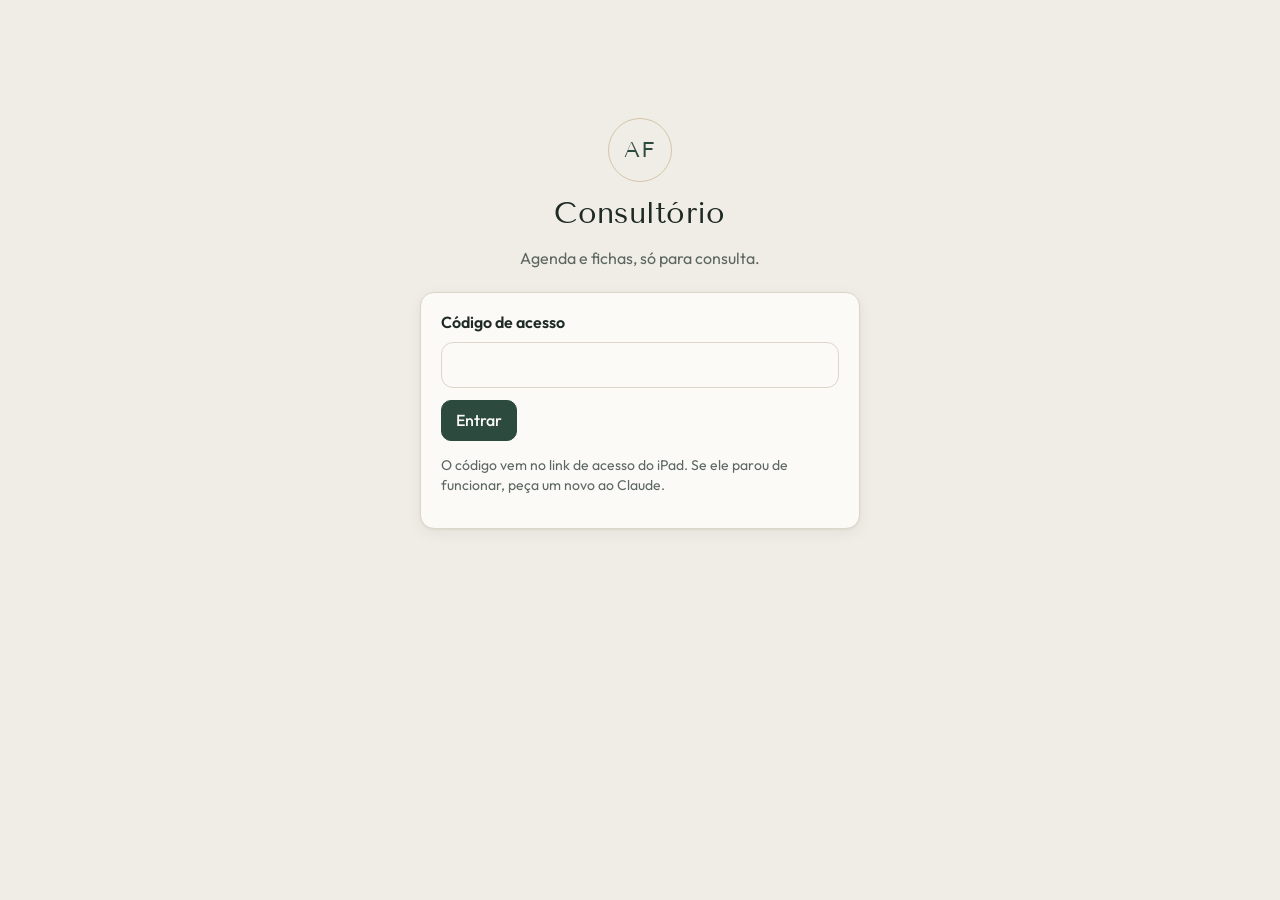
==== app/index.html @ 1b07678b "App do iPad (só leitura): hoje, agenda da semana, pacientes e ficha com odontograma Página estática " ====
<!doctype html>
<html lang="pt-BR">
<head>
  <meta charset="utf-8">
  <meta name="viewport" content="width=device-width, initial-scale=1, viewport-fit=cover">
  <meta name="robots" content="noindex, nofollow">
  <meta name="referrer" content="no-referrer">
  <title>Consultório</title>
  <meta name="description" content="Agenda e fichas do consultório da Dra. Andressa Fiorenzano (só leitura).">
  <meta name="theme-color" content="#2C4A3E">
  <meta name="apple-mobile-web-app-capable" content="yes">
  <meta name="mobile-web-app-capable" content="yes">
  <meta name="apple-mobile-web-app-status-bar-style" content="default">
  <meta name="apple-mobile-web-app-title" content="Consultório">
  <link rel="manifest" href="manifest.webmanifest">
  <link rel="icon" href="icone.svg" type="image/svg+xml">
  <link rel="apple-touch-icon" href="icone-180.png">
  <link rel="preconnect" href="https://fonts.googleapis.com">
  <link rel="preconnect" href="https://fonts.gstatic.com" crossorigin>
  <link href="https://fonts.googleapis.com/css2?family=Outfit:wght@300;400;500;600&family=Tenor+Sans&display=swap" rel="stylesheet">
  <link rel="stylesheet" href="tema.css">
  <link rel="stylesheet" href="estilo.css">
</head>
<body>
  <div id="app" class="app">
    <nav class="nav" aria-label="Seções">
      <div class="nav-marca">
        <span class="nav-monograma" aria-hidden="true">AF</span>
        <span class="nav-nome">Consultório</span>
      </div>
      <a href="#/hoje" data-secao="hoje"><svg viewBox="0 0 24 24" aria-hidden="true"><path d="M12 3v2M12 19v2M4.2 4.2l1.4 1.4M18.4 18.4l1.4 1.4M3 12h2M19 12h2M4.2 19.8l1.4-1.4M18.4 5.6l1.4-1.4"/><circle cx="12" cy="12" r="4"/></svg><span>Hoje</span></a>
      <a href="#/agenda" data-secao="agenda"><svg viewBox="0 0 24 24" aria-hidden="true"><rect x="3.5" y="5" width="17" height="15" rx="2"/><path d="M3.5 10h17M8 3v4M16 3v4"/></svg><span>Agenda</span></a>
      <a href="#/pacientes" data-secao="pacientes"><svg viewBox="0 0 24 24" aria-hidden="true"><circle cx="12" cy="8" r="3.5"/><path d="M5 20c.8-3.6 3.6-5.5 7-5.5s6.2 1.9 7 5.5"/></svg><span>Pacientes</span></a>
      <a href="#/estoque" data-secao="estoque"><svg viewBox="0 0 24 24" aria-hidden="true"><path d="M4 8l8-4 8 4v8l-8 4-8-4z"/><path d="M4 8l8 4 8-4M12 12v8"/></svg><span>Estoque</span></a>
      <a href="#/financeiro" data-secao="financeiro"><svg viewBox="0 0 24 24" aria-hidden="true"><path d="M4 19V9M10 19V5M16 19v-7M22 19H2"/></svg><span>Financeiro</span></a>
    </nav>
    <main id="conteudo" class="conteudo" tabindex="-1">
      <p class="carregando">Carregando…</p>
    </main>
  </div>
  <script type="module" src="app.js"></script>
</body>
</html>
---- app/tema.css ----
/*
 * Tema do app. Para trocar a identidade visual (logo e cores novas da
 * designer), basta mudar estas variáveis e as fontes no index.html.
 * Base atual: site andressafiorenzano.com.br.
 */
:root {
  --cor-marca: #2c4a3e;        /* verde-floresta */
  --cor-marca-suave: #e3e9e5;
  --cor-fundo: #f0ede6;        /* bege */
  --cor-areia: #d4c5a9;
  --cor-areia-suave: #ebe3d3;
  --cor-superficie: #fbfaf7;
  --cor-texto: #1f2a25;
  --cor-texto-suave: #5d6761;
  --cor-linha: #dcd6ca;
  --cor-alerta: #a8322a;
  --cor-alerta-suave: #f6e1de;
  --cor-aviso: #9a6a00;
  --cor-aviso-suave: #f6ecd2;
  --cor-ok: #2f6b45;
  --cor-ok-suave: #dcebe0;
  --cor-info: #2e5f8a;
  --cor-info-suave: #dde8f1;
  --cor-whatsapp: #1f8f4e;

  /* odontograma */
  --dente-achado: #c0392b;
  --dente-trabalho: #2e6da4;
  --dente-feito: #2f8a52;
  --dente-planejado: #d08a00;
  --dente-ausente: #8a8f8c;

  --fonte-titulo: "Tenor Sans", Georgia, serif;
  --fonte-texto: "Outfit", -apple-system, "Segoe UI", sans-serif;
  --raio: 14px;
  --sombra: 0 1px 2px rgb(31 42 37 / 6%), 0 4px 16px rgb(31 42 37 / 6%);
  color-scheme: light;
}

@media (prefers-color-scheme: dark) {
  :root:not([data-tema="claro"]) {
    --cor-marca: #a9c8b9;
    --cor-marca-suave: #24332c;
    --cor-fundo: #151a17;
    --cor-areia: #6f644f;
    --cor-areia-suave: #2a2720;
    --cor-superficie: #1d2420;
    --cor-texto: #e9ece9;
    --cor-texto-suave: #a4aca7;
    --cor-linha: #323b36;
    --cor-alerta: #f08a80;
    --cor-alerta-suave: #3c2220;
    --cor-aviso: #e6bd5c;
    --cor-aviso-suave: #3a301a;
    --cor-ok: #86c99e;
    --cor-ok-suave: #1f3427;
    --cor-info: #8fbde3;
    --cor-info-suave: #1d2c39;
    --cor-whatsapp: #23985a;
    --dente-achado: #ee7b6f;
    --dente-trabalho: #78aee0;
    --dente-feito: #74c995;
    --dente-planejado: #f0b546;
    --dente-ausente: #7d8580;
    --sombra: 0 1px 2px rgb(0 0 0 / 30%);
    color-scheme: dark;
  }
}
---- app/estilo.css ----
* { box-sizing: border-box; }
html { -webkit-text-size-adjust: 100%; }
body {
  margin: 0;
  background: var(--cor-fundo);
  color: var(--cor-texto);
  font-family: var(--fonte-texto);
  font-size: 16px;
  line-height: 1.45;
  -webkit-font-smoothing: antialiased;
}
a { color: inherit; }
h1, h2, h3 { font-family: var(--fonte-titulo); font-weight: 400; margin: 0; letter-spacing: .01em; }
h1 { font-size: 30px; line-height: 1.15; }
h2 { font-size: 21px; }
h3 { font-size: 17px; }
button { font: inherit; color: inherit; }

/* ---------- moldura ---------- */
.app { display: grid; grid-template-columns: 220px 1fr; min-height: 100vh; min-height: 100dvh; }
.nav {
  position: sticky; top: 0; height: 100vh; height: 100dvh;
  display: flex; flex-direction: column; gap: 4px;
  padding: calc(20px + env(safe-area-inset-top)) 14px 20px calc(14px + env(safe-area-inset-left));
  background: var(--cor-marca); color: #f0ede6;
}
@media (prefers-color-scheme: dark) { :root:not([data-tema="claro"]) .nav { background: #1b2621; } }
.nav-marca { display: flex; align-items: center; gap: 10px; padding: 4px 8px 22px; }
.nav-monograma {
  width: 38px; height: 38px; border-radius: 50%; display: grid; place-items: center;
  border: 1px solid rgb(240 237 230 / 55%); font-family: var(--fonte-titulo); font-size: 15px; letter-spacing: .06em;
}
.nav-nome { font-family: var(--fonte-titulo); font-size: 19px; }
.nav a {
  display: flex; align-items: center; gap: 12px; padding: 11px 12px; border-radius: 10px;
  text-decoration: none; color: rgb(240 237 230 / 82%); font-weight: 500;
}
.nav a svg { width: 22px; height: 22px; fill: none; stroke: currentColor; stroke-width: 1.6; stroke-linecap: round; stroke-linejoin: round; flex: none; }
.nav a:hover { background: rgb(255 255 255 / 7%); }
.nav a.ativo { background: rgb(240 237 230 / 14%); color: #fff; }

.conteudo {
  padding: calc(28px + env(safe-area-inset-top)) calc(32px + env(safe-area-inset-right)) 48px 32px;
  max-width: 1280px; width: 100%; outline: none; min-width: 0;
}
.carregando, .vazio { color: var(--cor-texto-suave); }
.erro-caixa { background: var(--cor-alerta-suave); color: var(--cor-alerta); padding: 14px 16px; border-radius: var(--raio); }

@media (max-width: 860px) {
  .app { grid-template-columns: 1fr; }
  .nav {
    position: fixed; inset: auto 0 0 0; height: auto; z-index: 20;
    flex-direction: row; justify-content: space-around; gap: 0;
    padding: 6px calc(6px + env(safe-area-inset-right)) calc(6px + env(safe-area-inset-bottom)) calc(6px + env(safe-area-inset-left));
  }
  .nav-marca { display: none; }
  .nav a { flex-direction: column; gap: 2px; padding: 6px 4px; font-size: 11.5px; flex: 1; justify-content: center; text-align: center; }
  .conteudo { padding: calc(18px + env(safe-area-inset-top)) 16px calc(96px + env(safe-area-inset-bottom)); }
  h1 { font-size: 25px; }
}

/* ---------- peças ---------- */
.cabecalho { display: flex; align-items: flex-end; justify-content: space-between; gap: 16px; flex-wrap: wrap; margin-bottom: 22px; }
.cabecalho p { margin: 4px 0 0; color: var(--cor-texto-suave); }
.cartao {
  background: var(--cor-superficie); border: 1px solid var(--cor-linha); border-radius: var(--raio);
  box-shadow: var(--sombra); padding: 18px 20px; min-width: 0;
}
.cartao > h2, .cartao > h3 { margin-bottom: 12px; }
.cartao + .cartao { margin-top: 16px; }
.grade { display: grid; gap: 16px; }
.grade-2 { grid-template-columns: minmax(0, 1.5fr) minmax(0, 1fr); align-items: start; }
@media (max-width: 1000px) { .grade-2 { grid-template-columns: 1fr; } }
.numeros { display: grid; grid-template-columns: repeat(auto-fit, minmax(150px, 1fr)); gap: 12px; margin-bottom: 18px; }
.numero { background: var(--cor-superficie); border: 1px solid var(--cor-linha); border-radius: var(--raio); padding: 14px 16px; }
.numero b { display: block; font-family: var(--fonte-titulo); font-size: 30px; font-weight: 400; line-height: 1.1; }
.numero span { color: var(--cor-texto-suave); font-size: 14px; }

.botao {
  display: inline-flex; align-items: center; justify-content: center; gap: 8px;
  min-height: 40px; padding: 8px 14px; border-radius: 10px; border: 1px solid var(--cor-linha);
  background: var(--cor-superficie); text-decoration: none; cursor: pointer; font-weight: 500; white-space: nowrap;
}
.botao:hover { border-color: var(--cor-areia); }
.botao-principal { background: var(--cor-marca); border-color: var(--cor-marca); color: var(--cor-superficie); }
.botao-whatsapp { background: var(--cor-whatsapp); border-color: var(--cor-whatsapp); color: #fff; }
.botao svg { width: 18px; height: 18px; fill: currentColor; }
.botoes { display: flex; gap: 8px; flex-wrap: wrap; align-items: center; }

.etiqueta {
  display: inline-flex; align-items: center; gap: 4px; padding: 2px 9px; border-radius: 999px;
  font-size: 13px; font-weight: 500; background: var(--cor-areia-suave); color: var(--cor-texto); white-space: nowrap;
}
.etiqueta-alerta { background: var(--cor-alerta-suave); color: var(--cor-alerta); white-space: normal; }
.etiqueta-aviso { background: var(--cor-aviso-suave); color: var(--cor-aviso); }
.etiqueta-ok { background: var(--cor-ok-suave); color: var(--cor-ok); }
.etiqueta-info { background: var(--cor-info-suave); color: var(--cor-info); }
.etiqueta-apagada { background: transparent; border: 1px solid var(--cor-linha); color: var(--cor-texto-suave); }
.etiquetas { display: flex; gap: 6px; flex-wrap: wrap; }

.lista { list-style: none; margin: 0; padding: 0; }
.lista > li { padding: 12px 0; border-top: 1px solid var(--cor-linha); }
.lista > li:first-child { border-top: 0; padding-top: 2px; }
.linha { display: flex; gap: 12px; align-items: center; justify-content: space-between; flex-wrap: wrap; }
.linha > *, .dia-item > *, .grade > * { min-width: 0; }
.etiquetas .etiqueta { white-space: normal; }
.suave { color: var(--cor-texto-suave); }
.pequeno { font-size: 14px; }
.forte { font-weight: 600; }
.link-paciente { text-decoration: none; font-weight: 600; }
.link-paciente:hover { text-decoration: underline; }

/* ---------- linha do tempo do dia ---------- */
.dia-lista { list-style: none; margin: 0; padding: 0; }
.dia-item { display: grid; grid-template-columns: 64px 1fr; gap: 14px; padding: 12px 0; border-top: 1px solid var(--cor-linha); }
.dia-item:first-child { border-top: 0; }
.dia-hora { font-variant-numeric: tabular-nums; font-weight: 600; }
.dia-hora small { display: block; font-weight: 400; color: var(--cor-texto-suave); }
.dia-sala { color: var(--cor-texto-suave); font-size: 14px; display: flex; gap: 8px; align-items: center; padding: 8px 12px; border-radius: 10px; background: var(--cor-areia-suave); margin-bottom: 4px; }
.dia-livre { color: var(--cor-ok); font-size: 14px; padding: 6px 0 6px 78px; }
.status { font-size: 12.5px; }
.status-agendada { background: var(--cor-aviso-suave); color: var(--cor-aviso); }
.status-confirmada { background: var(--cor-ok-suave); color: var(--cor-ok); }
.status-realizada { background: var(--cor-marca-suave); color: var(--cor-marca); }
.status-faltou { background: var(--cor-alerta-suave); color: var(--cor-alerta); }
.status-cancelada, .status-remarcada { background: transparent; border: 1px solid var(--cor-linha); color: var(--cor-texto-suave); }

/* ---------- semana ---------- */
.semana-barra { display: flex; gap: 8px; align-items: center; flex-wrap: wrap; }
.semana { display: grid; grid-template-columns: 52px repeat(var(--dias), minmax(0, 1fr)); border: 1px solid var(--cor-linha); border-radius: var(--raio); background: var(--cor-superficie); overflow: hidden; }
.semana-cab { position: sticky; top: 0; z-index: 2; padding: 10px 6px; text-align: center; border-bottom: 1px solid var(--cor-linha); background: var(--cor-superficie); font-size: 14px; }
.semana-cab b { display: block; font-family: var(--fonte-titulo); font-weight: 400; font-size: 20px; }
.semana-cab.hoje { color: var(--cor-marca); }
.semana-cab.hoje b { text-decoration: underline; text-underline-offset: 4px; }
.semana-horas { position: relative; border-right: 1px solid var(--cor-linha); }
.semana-horas span { position: absolute; right: 6px; transform: translateY(-50%); font-size: 12px; color: var(--cor-texto-suave); font-variant-numeric: tabular-nums; }
.semana-col { position: relative; border-left: 1px solid var(--cor-linha); }
.semana-col:nth-child(2) { border-left: 0; }
.semana-linha { position: absolute; left: 0; right: 0; border-top: 1px dashed var(--cor-linha); }
.semana-reserva { position: absolute; left: 0; right: 0; background: var(--cor-areia-suave); border-top: 2px solid var(--cor-areia); }
.semana-agora { position: absolute; left: 0; right: 0; border-top: 2px solid var(--cor-alerta); z-index: 1; }
.semana-consulta {
  position: absolute; left: 4px; right: 4px; z-index: 1; overflow: hidden; text-align: left; cursor: pointer;
  border-radius: 8px; padding: 4px 7px; font-size: 13px; line-height: 1.25; border: 1px solid transparent;
  background: var(--cor-superficie); border-left: 4px solid var(--cor-aviso); box-shadow: var(--sombra);
}
.semana-consulta b { display: block; font-weight: 600; white-space: nowrap; overflow: hidden; text-overflow: ellipsis; }
.semana-consulta span { color: var(--cor-texto-suave); white-space: nowrap; overflow: hidden; text-overflow: ellipsis; display: block; }
.semana-consulta.confirmada { border-left-color: var(--cor-ok); }
.semana-consulta.realizada { border-left-color: var(--cor-marca); opacity: .8; }
.semana-consulta.faltou { border-left-color: var(--cor-alerta); opacity: .75; }
.semana-consulta.cancelada { border-left-color: var(--cor-linha); opacity: .55; text-decoration: line-through; }
.semana-consulta.sem-sala { outline: 2px dashed var(--cor-alerta); outline-offset: -2px; }
.legenda { display: flex; gap: 14px; flex-wrap: wrap; font-size: 13px; color: var(--cor-texto-suave); margin-top: 10px; }
.legenda i { display: inline-block; width: 12px; height: 12px; border-radius: 3px; vertical-align: -1px; margin-right: 5px; }

/* ---------- pacientes ---------- */
.busca { width: 100%; max-width: 520px; min-height: 46px; padding: 10px 14px; border-radius: 12px; border: 1px solid var(--cor-linha); background: var(--cor-superficie); font: inherit; color: inherit; }
.busca:focus { outline: 2px solid var(--cor-marca); outline-offset: 1px; }
.tabela { width: 100%; border-collapse: collapse; }
.tabela th { text-align: left; font-weight: 500; font-size: 13px; color: var(--cor-texto-suave); padding: 8px 10px; border-bottom: 1px solid var(--cor-linha); }
.tabela td { padding: 12px 10px; border-bottom: 1px solid var(--cor-linha); vertical-align: top; }
.tabela tr.clicavel { cursor: pointer; }
.tabela tr.clicavel:hover td { background: var(--cor-areia-suave); }
@media (max-width: 700px) { .tabela .col-opcional { display: none; } }

.ficha-topo { display: flex; gap: 18px; align-items: flex-start; justify-content: space-between; flex-wrap: wrap; }
.alertas-faixa { margin-top: 14px; padding: 12px 14px; border-radius: 12px; background: var(--cor-alerta-suave); color: var(--cor-alerta); }
.alertas-faixa strong { display: block; margin-bottom: 4px; }
.alertas-faixa ul { margin: 0; padding-left: 18px; }
.abas { display: flex; gap: 4px; overflow-x: auto; margin: 20px 0 16px; border-bottom: 1px solid var(--cor-linha); scrollbar-width: none; }
.abas a { padding: 10px 14px; text-decoration: none; color: var(--cor-texto-suave); border-bottom: 2px solid transparent; white-space: nowrap; font-weight: 500; }
.abas a.ativo { color: var(--cor-marca); border-bottom-color: var(--cor-marca); }
.dados { display: grid; grid-template-columns: repeat(auto-fill, minmax(220px, 1fr)); gap: 12px 20px; margin: 0; }
.dados dt { font-size: 13px; color: var(--cor-texto-suave); }
.dados dd { margin: 2px 0 0; }

.atendimento + .atendimento { margin-top: 14px; }
.atendimento h3 { display: flex; gap: 10px; align-items: baseline; flex-wrap: wrap; }
.atendimento p { margin: 8px 0 0; }
.procs { margin: 10px 0 0; padding: 0; list-style: none; display: flex; flex-direction: column; gap: 6px; }
.procs li { padding: 8px 12px; border-radius: 10px; background: var(--cor-marca-suave); }
.correcao { margin-top: 10px; padding: 8px 12px; border-radius: 10px; background: var(--cor-aviso-suave); color: var(--cor-aviso); font-size: 14px; }

/* ---------- odontograma ---------- */
.odonto-rolagem { overflow-x: auto; -webkit-overflow-scrolling: touch; }
.odonto-svg { min-width: 660px; width: 100%; height: auto; max-width: 980px; display: block; margin: 0 auto; touch-action: manipulation; }
.odonto-svg .dente { cursor: pointer; }
.odonto-svg .face { fill: var(--cor-superficie); stroke: var(--cor-texto-suave); stroke-width: 1; }
.odonto-svg .num { font: 500 12px var(--fonte-texto); fill: var(--cor-texto-suave); text-anchor: middle; }
.odonto-svg .num.marcado { fill: var(--cor-texto); font-weight: 700; }
.odonto-svg .sel .face { stroke: var(--cor-marca); stroke-width: 2.4; }
.odonto-svg .sigla { font: 700 10px var(--fonte-texto); text-anchor: middle; }
.odonto-detalhe { margin-top: 14px; }
.odonto-legenda { display: flex; flex-wrap: wrap; gap: 14px; font-size: 13px; color: var(--cor-texto-suave); justify-content: center; margin-top: 8px; }
.odonto-legenda i { display: inline-block; width: 12px; height: 12px; border-radius: 3px; vertical-align: -1px; margin-right: 5px; }

/* ---------- janela ---------- */
.janela-fundo { position: fixed; inset: 0; background: rgb(0 0 0 / 35%); z-index: 50; display: grid; place-items: center; padding: 16px; }
.janela { width: min(520px, 100%); max-height: 88vh; overflow: auto; }
.janela .linha { align-items: flex-start; }

/* ---------- entrada ---------- */
.entrada { max-width: 440px; margin: 10vh auto 0; text-align: center; }
.entrada .cartao { text-align: left; margin-top: 22px; }
.entrada input { width: 100%; margin: 8px 0 12px; }
.entrada .nav-monograma { margin: 0 auto 14px; width: 64px; height: 64px; font-size: 22px; color: var(--cor-marca); border-color: var(--cor-areia); }
body.sem-acesso .nav { display: none; }
body.sem-acesso .app { grid-template-columns: 1fr; }
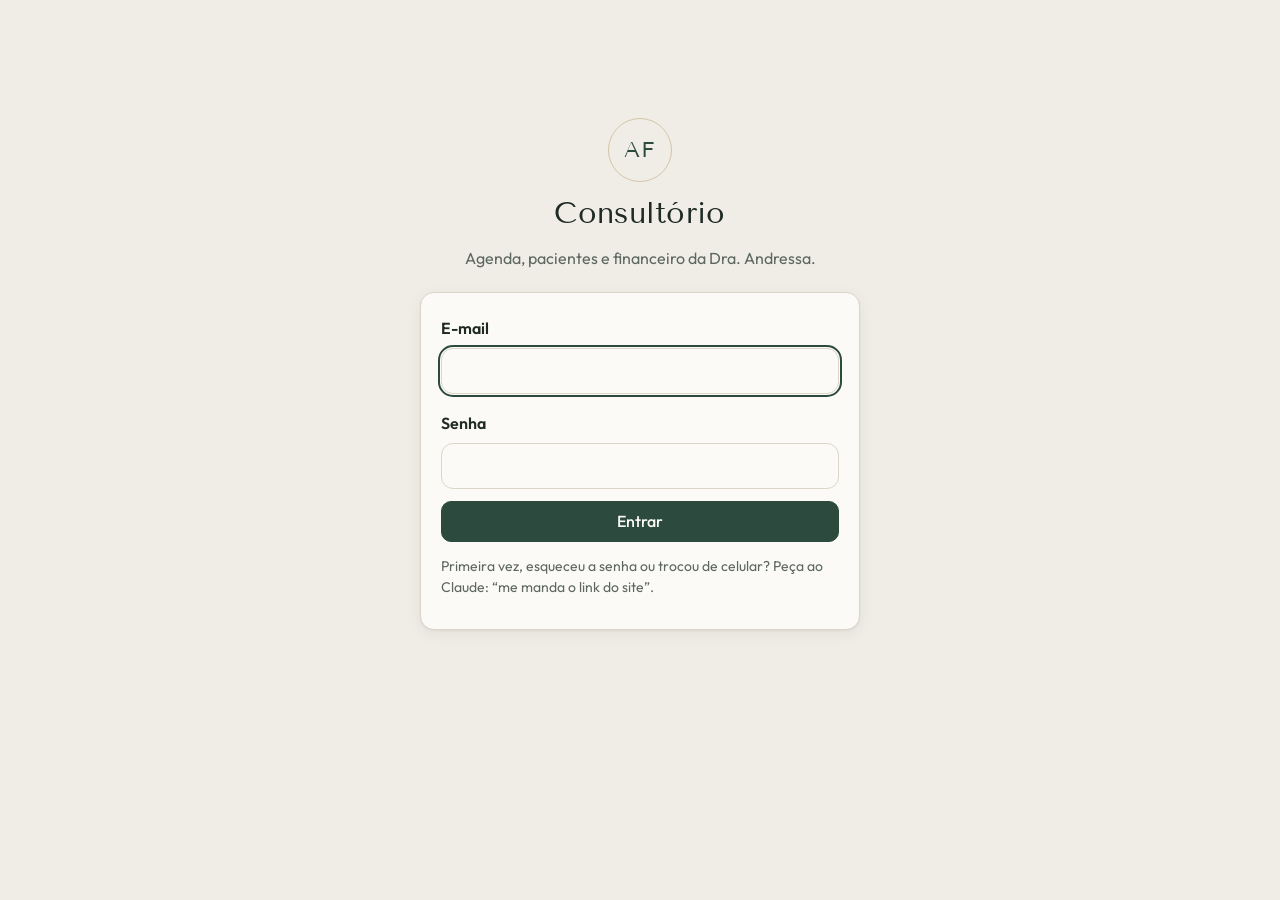
==== commit 7a4c9a96: "Site completo do consultório, com login e lançamentos O app do iPad virou um site que funciona no ce" ====
--- a/app/index.html
+++ b/app/index.html
@@ -3,10 +3,11 @@
 <head>
   <meta charset="utf-8">
   <meta name="viewport" content="width=device-width, initial-scale=1, viewport-fit=cover">
+  <meta http-equiv="Content-Security-Policy" content="default-src 'self'; script-src 'self'; style-src 'self' 'unsafe-inline'; img-src 'self' data:; font-src 'self'; connect-src https://wyubbsqurhqrztpexkdc.supabase.co; base-uri 'none'; form-action 'none'; object-src 'none'">
   <meta name="robots" content="noindex, nofollow">
   <meta name="referrer" content="no-referrer">
   <title>Consultório</title>
-  <meta name="description" content="Agenda e fichas do consultório da Dra. Andressa Fiorenzano (só leitura).">
+  <meta name="description" content="Agenda, pacientes e financeiro do consultório da Dra. Andressa Fiorenzano.">
   <meta name="theme-color" content="#2C4A3E">
   <meta name="apple-mobile-web-app-capable" content="yes">
   <meta name="mobile-web-app-capable" content="yes">
@@ -15,9 +16,8 @@
   <link rel="manifest" href="manifest.webmanifest">
   <link rel="icon" href="icone.svg" type="image/svg+xml">
   <link rel="apple-touch-icon" href="icone-180.png">
-  <link rel="preconnect" href="https://fonts.googleapis.com">
-  <link rel="preconnect" href="https://fonts.gstatic.com" crossorigin>
-  <link href="https://fonts.googleapis.com/css2?family=Outfit:wght@300;400;500;600&family=Tenor+Sans&display=swap" rel="stylesheet">
+  <script src="tema.js"></script>
+  <link rel="stylesheet" href="fontes/fontes.css">
   <link rel="stylesheet" href="tema.css">
   <link rel="stylesheet" href="estilo.css">
 </head>
@@ -31,9 +31,27 @@
       <a href="#/hoje" data-secao="hoje"><svg viewBox="0 0 24 24" aria-hidden="true"><path d="M12 3v2M12 19v2M4.2 4.2l1.4 1.4M18.4 18.4l1.4 1.4M3 12h2M19 12h2M4.2 19.8l1.4-1.4M18.4 5.6l1.4-1.4"/><circle cx="12" cy="12" r="4"/></svg><span>Hoje</span></a>
       <a href="#/agenda" data-secao="agenda"><svg viewBox="0 0 24 24" aria-hidden="true"><rect x="3.5" y="5" width="17" height="15" rx="2"/><path d="M3.5 10h17M8 3v4M16 3v4"/></svg><span>Agenda</span></a>
       <a href="#/pacientes" data-secao="pacientes"><svg viewBox="0 0 24 24" aria-hidden="true"><circle cx="12" cy="8" r="3.5"/><path d="M5 20c.8-3.6 3.6-5.5 7-5.5s6.2 1.9 7 5.5"/></svg><span>Pacientes</span></a>
-      <a href="#/estoque" data-secao="estoque"><svg viewBox="0 0 24 24" aria-hidden="true"><path d="M4 8l8-4 8 4v8l-8 4-8-4z"/><path d="M4 8l8 4 8-4M12 12v8"/></svg><span>Estoque</span></a>
+      <a href="#/orcamentos" data-secao="orcamentos" class="nav-extra"><svg viewBox="0 0 24 24" aria-hidden="true"><path d="M7 3.5h7l4 4V20a.5.5 0 0 1-.5.5h-10A.5.5 0 0 1 7 20z"/><path d="M14 3.5V8h4M10 12h5M10 15.5h5"/></svg><span>Orçamentos</span></a>
+      <a href="#/documentos" data-secao="documentos" class="nav-extra"><svg viewBox="0 0 24 24" aria-hidden="true"><rect x="5" y="3.5" width="14" height="17" rx="1.5"/><path d="M8.5 8h7M8.5 11.5h7M8.5 15h4"/></svg><span>Documentos</span></a>
+      <a href="#/estoque" data-secao="estoque" class="nav-extra"><svg viewBox="0 0 24 24" aria-hidden="true"><path d="M4 8l8-4 8 4v8l-8 4-8-4z"/><path d="M4 8l8 4 8-4M12 12v8"/></svg><span>Estoque</span></a>
       <a href="#/financeiro" data-secao="financeiro"><svg viewBox="0 0 24 24" aria-hidden="true"><path d="M4 19V9M10 19V5M16 19v-7M22 19H2"/></svg><span>Financeiro</span></a>
+      <a href="#/precos" data-secao="precos" class="nav-extra"><svg viewBox="0 0 24 24" aria-hidden="true"><path d="M3.5 12.5V4.5a1 1 0 0 1 1-1h8l8 8-9 9z"/><circle cx="8.5" cy="8.5" r="1.5"/></svg><span>Preços</span></a>
+      <a href="#/atividade" data-secao="atividade" class="nav-extra"><svg viewBox="0 0 24 24" aria-hidden="true"><path d="M3 12h4l3-7 4 14 3-7h4"/></svg><span>Atividade</span></a>
+      <a href="#/ajustes" data-secao="ajustes" class="nav-extra"><svg viewBox="0 0 24 24" aria-hidden="true"><circle cx="12" cy="12" r="3"/><path d="M12 2.5v3M12 18.5v3M2.5 12h3M18.5 12h3M5.3 5.3l2.1 2.1M16.6 16.6l2.1 2.1M5.3 18.7l2.1-2.1M16.6 7.4l2.1-2.1"/></svg><span>Ajustes</span></a>
+      <button type="button" class="nav-lancar nav-extra" data-lancar hidden><svg viewBox="0 0 24 24" aria-hidden="true"><path d="M12 5v14M5 12h14"/></svg><span>Lançar</span></button>
+      <button type="button" class="nav-mais" aria-expanded="false" aria-controls="mais-painel"><svg viewBox="0 0 24 24" aria-hidden="true"><circle cx="5.5" cy="12" r="1.3"/><circle cx="12" cy="12" r="1.3"/><circle cx="18.5" cy="12" r="1.3"/></svg><span>Mais</span></button>
     </nav>
+    <div id="mais-painel" class="mais-fundo" hidden>
+      <div class="mais-painel" role="menu" aria-label="Mais seções">
+        <button type="button" class="mais-lancar botao botao-principal" data-lancar hidden>+ Lançar recebimento, despesa ou estoque</button>
+        <a href="#/orcamentos" data-secao="orcamentos">Orçamentos</a>
+        <a href="#/documentos" data-secao="documentos">Documentos</a>
+        <a href="#/estoque" data-secao="estoque">Estoque</a>
+        <a href="#/precos" data-secao="precos">Preços e campanhas</a>
+        <a href="#/atividade" data-secao="atividade">Atividade</a>
+        <a href="#/ajustes" data-secao="ajustes">Ajustes e sair</a>
+      </div>
+    </div>
     <main id="conteudo" class="conteudo" tabindex="-1">
       <p class="carregando">Carregando…</p>
     </main>
--- a/app/fontes/fontes.css
+++ b/app/fontes/fontes.css
@@ -0,0 +1,81 @@
+/* Outfit e Tenor Sans (Google Fonts), licença SIL Open Font License 1.1. Guardadas aqui para o site não depender de servidor de fora. */
+@font-face {
+  font-family: 'Outfit';
+  font-style: normal;
+  font-weight: 300;
+  font-display: swap;
+  src: url(Outfit-300-latin-ext.woff2) format('woff2');
+  unicode-range: U+0100-02BA, U+02BD-02C5, U+02C7-02CC, U+02CE-02D7, U+02DD-02FF, U+0304, U+0308, U+0329, U+1D00-1DBF, U+1E00-1E9F, U+1EF2-1EFF, U+2020, U+20A0-20AB, U+20AD-20C4, U+2113, U+2C60-2C7F, U+A720-A7FF;
+}
+@font-face {
+  font-family: 'Outfit';
+  font-style: normal;
+  font-weight: 300;
+  font-display: swap;
+  src: url(Outfit-300-latin.woff2) format('woff2');
+  unicode-range: U+0000-00FF, U+0131, U+0152-0153, U+02BB-02BC, U+02C6, U+02DA, U+02DC, U+0304, U+0308, U+0329, U+2000-206F, U+20AC, U+2122, U+2191, U+2193, U+2212, U+2215, U+FEFF, U+FFFD;
+}
+@font-face {
+  font-family: 'Outfit';
+  font-style: normal;
+  font-weight: 400;
+  font-display: swap;
+  src: url(Outfit-400-latin-ext.woff2) format('woff2');
+  unicode-range: U+0100-02BA, U+02BD-02C5, U+02C7-02CC, U+02CE-02D7, U+02DD-02FF, U+0304, U+0308, U+0329, U+1D00-1DBF, U+1E00-1E9F, U+1EF2-1EFF, U+2020, U+20A0-20AB, U+20AD-20C4, U+2113, U+2C60-2C7F, U+A720-A7FF;
+}
+@font-face {
+  font-family: 'Outfit';
+  font-style: normal;
+  font-weight: 400;
+  font-display: swap;
+  src: url(Outfit-400-latin.woff2) format('woff2');
+  unicode-range: U+0000-00FF, U+0131, U+0152-0153, U+02BB-02BC, U+02C6, U+02DA, U+02DC, U+0304, U+0308, U+0329, U+2000-206F, U+20AC, U+2122, U+2191, U+2193, U+2212, U+2215, U+FEFF, U+FFFD;
+}
+@font-face {
+  font-family: 'Outfit';
+  font-style: normal;
+  font-weight: 500;
+  font-display: swap;
+  src: url(Outfit-500-latin-ext.woff2) format('woff2');
+  unicode-range: U+0100-02BA, U+02BD-02C5, U+02C7-02CC, U+02CE-02D7, U+02DD-02FF, U+0304, U+0308, U+0329, U+1D00-1DBF, U+1E00-1E9F, U+1EF2-1EFF, U+2020, U+20A0-20AB, U+20AD-20C4, U+2113, U+2C60-2C7F, U+A720-A7FF;
+}
+@font-face {
+  font-family: 'Outfit';
+  font-style: normal;
+  font-weight: 500;
+  font-display: swap;
+  src: url(Outfit-500-latin.woff2) format('woff2');
+  unicode-range: U+0000-00FF, U+0131, U+0152-0153, U+02BB-02BC, U+02C6, U+02DA, U+02DC, U+0304, U+0308, U+0329, U+2000-206F, U+20AC, U+2122, U+2191, U+2193, U+2212, U+2215, U+FEFF, U+FFFD;
+}
+@font-face {
+  font-family: 'Outfit';
+  font-style: normal;
+  font-weight: 600;
+  font-display: swap;
+  src: url(Outfit-600-latin-ext.woff2) format('woff2');
+  unicode-range: U+0100-02BA, U+02BD-02C5, U+02C7-02CC, U+02CE-02D7, U+02DD-02FF, U+0304, U+0308, U+0329, U+1D00-1DBF, U+1E00-1E9F, U+1EF2-1EFF, U+2020, U+20A0-20AB, U+20AD-20C4, U+2113, U+2C60-2C7F, U+A720-A7FF;
+}
+@font-face {
+  font-family: 'Outfit';
+  font-style: normal;
+  font-weight: 600;
+  font-display: swap;
+  src: url(Outfit-600-latin.woff2) format('woff2');
+  unicode-range: U+0000-00FF, U+0131, U+0152-0153, U+02BB-02BC, U+02C6, U+02DA, U+02DC, U+0304, U+0308, U+0329, U+2000-206F, U+20AC, U+2122, U+2191, U+2193, U+2212, U+2215, U+FEFF, U+FFFD;
+}
+@font-face {
+  font-family: 'Tenor Sans';
+  font-style: normal;
+  font-weight: 400;
+  font-display: swap;
+  src: url(TenorSans-400-latin-ext.woff2) format('woff2');
+  unicode-range: U+0100-02BA, U+02BD-02C5, U+02C7-02CC, U+02CE-02D7, U+02DD-02FF, U+0304, U+0308, U+0329, U+1D00-1DBF, U+1E00-1E9F, U+1EF2-1EFF, U+2020, U+20A0-20AB, U+20AD-20C4, U+2113, U+2C60-2C7F, U+A720-A7FF;
+}
+@font-face {
+  font-family: 'Tenor Sans';
+  font-style: normal;
+  font-weight: 400;
+  font-display: swap;
+  src: url(TenorSans-400-latin.woff2) format('woff2');
+  unicode-range: U+0000-00FF, U+0131, U+0152-0153, U+02BB-02BC, U+02C6, U+02DA, U+02DC, U+0304, U+0308, U+0329, U+2000-206F, U+20AC, U+2122, U+2191, U+2193, U+2212, U+2215, U+FEFF, U+FFFD;
+}
--- a/app/tema.css
+++ b/app/tema.css
@@ -2,6 +2,9 @@
  * Tema do app. Para trocar a identidade visual (logo e cores novas da
  * designer), basta mudar estas variáveis e as fontes no index.html.
  * Base atual: site andressafiorenzano.com.br.
+ *
+ * Claro ou escuro: tema.js põe data-tema="claro" ou "escuro" no <html>
+ * (automático segue o aparelho; a escolha fica em Ajustes).
  */
 :root {
   --cor-marca: #2c4a3e;        /* verde-floresta */
@@ -30,6 +33,11 @@
   --dente-planejado: #d08a00;
   --dente-ausente: #8a8f8c;
 
+  /* gráficos (par conferido para daltonismo e contraste) */
+  --grafico-entrada: #13774a;
+  --grafico-saida: #bd8428;
+  --grafico-apagado: #d9cfbd;
+
   --fonte-titulo: "Tenor Sans", Georgia, serif;
   --fonte-texto: "Outfit", -apple-system, "Segoe UI", sans-serif;
   --raio: 14px;
@@ -37,32 +45,34 @@
   color-scheme: light;
 }
 
-@media (prefers-color-scheme: dark) {
-  :root:not([data-tema="claro"]) {
-    --cor-marca: #a9c8b9;
-    --cor-marca-suave: #24332c;
-    --cor-fundo: #151a17;
-    --cor-areia: #6f644f;
-    --cor-areia-suave: #2a2720;
-    --cor-superficie: #1d2420;
-    --cor-texto: #e9ece9;
-    --cor-texto-suave: #a4aca7;
-    --cor-linha: #323b36;
-    --cor-alerta: #f08a80;
-    --cor-alerta-suave: #3c2220;
-    --cor-aviso: #e6bd5c;
-    --cor-aviso-suave: #3a301a;
-    --cor-ok: #86c99e;
-    --cor-ok-suave: #1f3427;
-    --cor-info: #8fbde3;
-    --cor-info-suave: #1d2c39;
-    --cor-whatsapp: #23985a;
-    --dente-achado: #ee7b6f;
-    --dente-trabalho: #78aee0;
-    --dente-feito: #74c995;
-    --dente-planejado: #f0b546;
-    --dente-ausente: #7d8580;
-    --sombra: 0 1px 2px rgb(0 0 0 / 30%);
-    color-scheme: dark;
-  }
+:root[data-tema="escuro"] {
+  --cor-marca: #a9c8b9;
+  --cor-marca-suave: #24332c;
+  --cor-fundo: #151a17;
+  --cor-areia: #6f644f;
+  --cor-areia-suave: #2a2720;
+  --cor-superficie: #1d2420;
+  --cor-texto: #e9ece9;
+  --cor-texto-suave: #a4aca7;
+  --cor-linha: #323b36;
+  --cor-alerta: #f08a80;
+  --cor-alerta-suave: #3c2220;
+  --cor-aviso: #e6bd5c;
+  --cor-aviso-suave: #3a301a;
+  --cor-ok: #86c99e;
+  --cor-ok-suave: #1f3427;
+  --cor-info: #8fbde3;
+  --cor-info-suave: #1d2c39;
+  --cor-whatsapp: #23985a;
+  --dente-achado: #ee7b6f;
+  --dente-trabalho: #78aee0;
+  --dente-feito: #74c995;
+  --dente-planejado: #f0b546;
+  --dente-ausente: #7d8580;
+  --grafico-entrada: #137d4b;
+  --grafico-saida: #c08628;
+  --grafico-apagado: #4a4436;
+  --sombra: 0 1px 2px rgb(0 0 0 / 30%);
+  color-scheme: dark;
+
 }
--- a/app/estilo.css
+++ b/app/estilo.css
@@ -1,4 +1,5 @@
 * { box-sizing: border-box; }
+[hidden] { display: none !important; }
 html { -webkit-text-size-adjust: 100%; }
 body {
   margin: 0;
@@ -24,20 +25,24 @@
   padding: calc(20px + env(safe-area-inset-top)) 14px 20px calc(14px + env(safe-area-inset-left));
   background: var(--cor-marca); color: #f0ede6;
 }
-@media (prefers-color-scheme: dark) { :root:not([data-tema="claro"]) .nav { background: #1b2621; } }
+:root[data-tema="escuro"] .nav { background: #1b2621; }
 .nav-marca { display: flex; align-items: center; gap: 10px; padding: 4px 8px 22px; }
 .nav-monograma {
   width: 38px; height: 38px; border-radius: 50%; display: grid; place-items: center;
   border: 1px solid rgb(240 237 230 / 55%); font-family: var(--fonte-titulo); font-size: 15px; letter-spacing: .06em;
 }
 .nav-nome { font-family: var(--fonte-titulo); font-size: 19px; }
-.nav a {
-  display: flex; align-items: center; gap: 12px; padding: 11px 12px; border-radius: 10px;
-  text-decoration: none; color: rgb(240 237 230 / 82%); font-weight: 500;
-}
-.nav a svg { width: 22px; height: 22px; fill: none; stroke: currentColor; stroke-width: 1.6; stroke-linecap: round; stroke-linejoin: round; flex: none; }
-.nav a:hover { background: rgb(255 255 255 / 7%); }
-.nav a.ativo { background: rgb(240 237 230 / 14%); color: #fff; }
+.nav a, .nav button {
+  display: flex; align-items: center; gap: 12px; padding: 9px 12px; border-radius: 10px; border: 0; background: none;
+  text-decoration: none; color: rgb(240 237 230 / 82%); font-weight: 500; cursor: pointer; text-align: left;
+}
+.nav a svg, .nav button svg { width: 22px; height: 22px; fill: none; stroke: currentColor; stroke-width: 1.6; stroke-linecap: round; stroke-linejoin: round; flex: none; }
+.nav-mais svg { fill: currentColor; }
+.nav a:hover, .nav button:hover { background: rgb(255 255 255 / 7%); }
+.nav a.ativo, .nav button.ativo { background: rgb(240 237 230 / 14%); color: #fff; }
+.nav a:focus-visible, .nav button:focus-visible { outline: 2px solid #f0ede6; outline-offset: -2px; }
+.nav-lancar { margin-top: auto; border: 1px solid rgb(240 237 230 / 35%) !important; justify-content: center; }
+.nav-mais { display: none !important; }
 
 .conteudo {
   padding: calc(28px + env(safe-area-inset-top)) calc(32px + env(safe-area-inset-right)) 48px 32px;
@@ -53,8 +58,9 @@
     flex-direction: row; justify-content: space-around; gap: 0;
     padding: 6px calc(6px + env(safe-area-inset-right)) calc(6px + env(safe-area-inset-bottom)) calc(6px + env(safe-area-inset-left));
   }
-  .nav-marca { display: none; }
-  .nav a { flex-direction: column; gap: 2px; padding: 6px 4px; font-size: 11.5px; flex: 1; justify-content: center; text-align: center; }
+  .nav-marca, .nav .nav-extra { display: none !important; }
+  .nav a, .nav button { flex-direction: column; gap: 2px; padding: 6px 4px; font-size: 11.5px; flex: 1; justify-content: center; text-align: center; align-items: center; }
+  .nav .nav-mais { display: flex !important; }
   .conteudo { padding: calc(18px + env(safe-area-inset-top)) 16px calc(96px + env(safe-area-inset-bottom)); }
   h1 { font-size: 25px; }
 }
@@ -71,9 +77,11 @@
 .grade { display: grid; gap: 16px; }
 .grade-2 { grid-template-columns: minmax(0, 1.5fr) minmax(0, 1fr); align-items: start; }
 @media (max-width: 1000px) { .grade-2 { grid-template-columns: 1fr; } }
-.numeros { display: grid; grid-template-columns: repeat(auto-fit, minmax(150px, 1fr)); gap: 12px; margin-bottom: 18px; }
-.numero { background: var(--cor-superficie); border: 1px solid var(--cor-linha); border-radius: var(--raio); padding: 14px 16px; }
-.numero b { display: block; font-family: var(--fonte-titulo); font-size: 30px; font-weight: 400; line-height: 1.1; }
+.numeros { display: grid; grid-template-columns: repeat(auto-fit, minmax(130px, 1fr)); gap: 12px; margin-bottom: 18px; }
+.numero { background: var(--cor-superficie); border: 1px solid var(--cor-linha); border-radius: var(--raio); padding: 14px 16px; container-type: inline-size; }
+.numero b { display: block; font-family: var(--fonte-titulo); font-size: clamp(21px, 5.2vw, 30px); font-weight: 400; line-height: 1.1; white-space: nowrap; }
+/* Valores longos (R$ 12.345,67) diminuem para caber no quadro. */
+.numero b.longo { font-size: clamp(17px, 14.5cqi, 30px); }
 .numero span { color: var(--cor-texto-suave); font-size: 14px; }
 
 .botao {
@@ -156,6 +164,7 @@
 
 /* ---------- pacientes ---------- */
 .busca { width: 100%; max-width: 520px; min-height: 46px; padding: 10px 14px; border-radius: 12px; border: 1px solid var(--cor-linha); background: var(--cor-superficie); font: inherit; color: inherit; }
+.busca-pequena { max-width: 220px; min-height: 38px; padding: 6px 12px; }
 .busca:focus { outline: 2px solid var(--cor-marca); outline-offset: 1px; }
 .tabela { width: 100%; border-collapse: collapse; }
 .tabela th { text-align: left; font-weight: 500; font-size: 13px; color: var(--cor-texto-suave); padding: 8px 10px; border-bottom: 1px solid var(--cor-linha); }
@@ -207,3 +216,165 @@
 .entrada .nav-monograma { margin: 0 auto 14px; width: 64px; height: 64px; font-size: 22px; color: var(--cor-marca); border-color: var(--cor-areia); }
 body.sem-acesso .nav { display: none; }
 body.sem-acesso .app { grid-template-columns: 1fr; }
+
+/* módulos */
+.aviso-faixa { background: var(--cor-aviso-suave); border-color: transparent; color: var(--cor-texto); margin-bottom: 16px; }
+.aviso-faixa ul { margin: 0; padding-left: 18px; }
+.aviso-faixa strong { color: var(--cor-aviso); }
+.texto-alerta { color: var(--cor-alerta); }
+#tabela-estoque td:nth-child(2) { white-space: nowrap; }
+@media (max-width: 700px) {
+  .busca-pequena { max-width: 150px; }
+  #tabela-estoque td:nth-child(2) { white-space: normal; }
+}
+
+/* ---------- menu "Mais" (celular) ---------- */
+.mais-fundo { position: fixed; inset: 0; z-index: 19; background: rgb(0 0 0 / 30%); }
+.mais-painel {
+  position: absolute; left: 0; right: 0; bottom: calc(62px + env(safe-area-inset-bottom));
+  background: var(--cor-superficie); border-radius: 18px 18px 0 0; padding: 14px 16px 10px;
+  display: flex; flex-direction: column; box-shadow: 0 -6px 24px rgb(0 0 0 / 18%);
+}
+.mais-painel a { padding: 14px 6px; border-top: 1px solid var(--cor-linha); text-decoration: none; font-weight: 500; }
+.mais-painel a.ativo { color: var(--cor-marca); }
+.mais-lancar { margin-bottom: 8px; white-space: normal; }
+
+/* ---------- entrada ---------- */
+.entrada label { display: block; margin-top: 6px; }
+.entrada input.busca { max-width: none; }
+.entrada input[readonly] { background: var(--cor-areia-suave); }
+.entrada .erro-caixa { margin: 4px 0 12px; }
+.largo { width: 100%; }
+.passo { margin: 0 0 8px; font-size: 13px; color: var(--cor-texto-suave); text-transform: uppercase; letter-spacing: .06em; }
+.passos { margin: 0 0 14px; padding-left: 20px; display: flex; flex-direction: column; gap: 10px; }
+.passos .botao { margin: 6px 0; }
+.qr { display: grid; place-items: center; margin: 6px 0 12px; }
+.qr img { background: #fff; padding: 8px; border-radius: 10px; border: 1px solid var(--cor-linha); }
+.chave { font-family: ui-monospace, Menlo, monospace; font-size: 15px; word-break: break-all; background: var(--cor-areia-suave); padding: 8px 10px; border-radius: 8px; user-select: all; }
+.entrada details { margin-bottom: 12px; }
+.entrada summary { cursor: pointer; color: var(--cor-texto-suave); }
+input.codigo { font-size: 24px; letter-spacing: .35em; text-align: center; font-variant-numeric: tabular-nums; }
+.botao-link { background: none; border: 0; padding: 4px 0; color: var(--cor-texto-suave); text-decoration: underline; cursor: pointer; }
+
+/* ---------- janela e formulários ---------- */
+body.com-janela { overflow: hidden; }
+.janela { display: flex; flex-direction: column; padding-bottom: 0; }
+.janela > h2 { margin-bottom: 14px; }
+.janela-larga { width: min(720px, 100%); }
+.janela-rodape { position: sticky; bottom: 0; justify-content: flex-end; background: var(--cor-superficie); padding: 14px 0 16px; margin-top: 8px; border-top: 1px solid var(--cor-linha); }
+.formulario { display: flex; flex-direction: column; gap: 12px; }
+.formulario .busca { max-width: none; }
+.campo { display: flex; flex-direction: column; gap: 4px; min-width: 0; border: 0; padding: 0; margin: 0; }
+.campo > label, .campo > legend, .campo .rotulo { font-size: 14px; font-weight: 500; color: var(--cor-texto-suave); }
+.campos-2 { display: grid; grid-template-columns: 1fr 1fr; gap: 12px; }
+@media (max-width: 520px) { .campos-2 { grid-template-columns: 1fr; } }
+select.busca { appearance: none; background-image: linear-gradient(45deg, transparent 50%, currentColor 50%), linear-gradient(135deg, currentColor 50%, transparent 50%); background-position: calc(100% - 18px) 50%, calc(100% - 13px) 50%; background-size: 5px 5px; background-repeat: no-repeat; padding-right: 34px; }
+input[type="date"].busca, input[type="month"].busca { min-height: 46px; }
+.sugestoes { list-style: none; margin: 0; padding: 0; }
+.sugestao { width: 100%; text-align: left; padding: 10px 12px; border: 0; border-bottom: 1px solid var(--cor-linha); background: none; cursor: pointer; }
+.sugestao:hover, .sugestao:focus-visible { background: var(--cor-areia-suave); }
+.escolhido { padding: 10px 12px; border-radius: 10px; background: var(--cor-marca-suave); }
+.escolhas { gap: 6px; }
+.escolha { display: flex; gap: 10px; align-items: flex-start; padding: 10px 12px; border: 1px solid var(--cor-linha); border-radius: 10px; cursor: pointer; }
+.escolha > span { display: flex; flex-direction: column; }
+.escolha:has(input:checked) { border-color: var(--cor-marca); background: var(--cor-marca-suave); }
+.escolha input { margin-top: 4px; accent-color: var(--cor-marca); }
+.escolha-lancar { display: flex; flex-direction: column; gap: 10px; margin-bottom: 12px; }
+.escolha-lancar .botao { min-height: 52px; font-size: 17px; }
+.form-repetido p { margin: 0 0 10px; }
+.form-repetido, .form-erro { scroll-margin-bottom: 96px; }
+.lista-avisos { margin: 0; padding-left: 20px; display: flex; flex-direction: column; gap: 6px; }
+.botao-pequeno { min-height: 32px; padding: 4px 10px; font-size: 14px; }
+.botao:disabled { opacity: .6; cursor: progress; }
+.atalhos .botao { min-height: 38px; }
+.riscado { text-decoration: line-through; color: var(--cor-texto-suave); }
+.texto-ok { color: var(--cor-ok); }
+.link-material { background: none; border: 0; padding: 0; font-weight: 600; text-align: left; cursor: pointer; text-decoration: underline; text-decoration-color: var(--cor-areia); text-underline-offset: 3px; }
+
+/* ---------- aviso rápido ---------- */
+.avisos { position: fixed; z-index: 60; left: 50%; transform: translateX(-50%); top: calc(16px + env(safe-area-inset-top)); display: flex; flex-direction: column; gap: 8px; width: min(440px, calc(100% - 32px)); pointer-events: none; }
+.aviso { padding: 12px 16px; border-radius: 12px; background: var(--cor-texto); color: var(--cor-fundo); box-shadow: var(--sombra); transition: opacity .5s; font-weight: 500; }
+.aviso-erro { background: var(--cor-alerta); color: #fff; }
+.aviso.saindo { opacity: 0; }
+
+/* ---------- filtros ---------- */
+.barra-filtros { display: flex; gap: 12px; align-items: center; justify-content: space-between; flex-wrap: wrap; margin-bottom: 14px; }
+.filtros { display: flex; gap: 6px; flex-wrap: wrap; }
+.chip { min-height: 36px; padding: 6px 12px; border-radius: 999px; border: 1px solid var(--cor-linha); background: var(--cor-superficie); cursor: pointer; font-size: 14px; font-weight: 500; }
+.chip[aria-pressed="true"] { background: var(--cor-marca); border-color: var(--cor-marca); color: var(--cor-superficie); }
+.alternar { display: inline-flex; }
+.alternar .botao { border-radius: 0; }
+.alternar .botao:first-child { border-radius: 10px 0 0 10px; }
+.alternar .botao:last-child { border-radius: 0 10px 10px 0; margin-left: -1px; }
+.alternar .botao.ativo { background: var(--cor-marca-suave); border-color: var(--cor-marca); color: var(--cor-marca); position: relative; }
+.interruptor { display: inline-flex; gap: 8px; align-items: center; font-size: 14px; cursor: pointer; }
+.interruptor input { width: 18px; height: 18px; accent-color: var(--cor-marca); }
+.escolhas-linha { display: flex; gap: 8px; flex-wrap: wrap; }
+.escolha-chip { display: inline-flex; gap: 6px; align-items: center; padding: 8px 14px; border: 1px solid var(--cor-linha); border-radius: 999px; cursor: pointer; }
+.escolha-chip:has(input:checked) { border-color: var(--cor-marca); background: var(--cor-marca-suave); }
+.escolha-chip input { accent-color: var(--cor-marca); }
+
+/* ---------- agenda do mês ---------- */
+.mes-grade { display: grid; grid-template-columns: repeat(7, minmax(0, 1fr)); border: 1px solid var(--cor-linha); border-radius: var(--raio); overflow: hidden; background: var(--cor-linha); gap: 1px; }
+.mes-cab { background: var(--cor-superficie); padding: 8px; font-size: 13px; color: var(--cor-texto-suave); text-align: center; text-transform: capitalize; }
+.mes-dia { background: var(--cor-superficie); min-height: 108px; padding: 6px; display: flex; flex-direction: column; gap: 3px; min-width: 0; }
+.mes-dia.fora { background: var(--cor-fundo); }
+.mes-dia.fora .mes-num { color: var(--cor-texto-suave); }
+.mes-num { font-family: var(--fonte-titulo); font-size: 16px; display: flex; gap: 6px; align-items: baseline; }
+.mes-semana { display: none; font-family: var(--fonte-texto); font-size: 12px; color: var(--cor-texto-suave); }
+.mes-dia.hoje .mes-num { color: var(--cor-marca); font-weight: 700; text-decoration: underline; text-underline-offset: 4px; }
+.mes-sala { margin-left: auto; font-size: 12px; color: var(--cor-areia); }
+.mes-consulta { display: block; width: 100%; text-align: left; font-size: 12.5px; line-height: 1.25; padding: 3px 6px; border-radius: 6px; border: 0; border-left: 3px solid var(--cor-aviso); background: var(--cor-aviso-suave); cursor: pointer; white-space: nowrap; overflow: hidden; text-overflow: ellipsis; }
+.mes-consulta b { font-weight: 600; font-variant-numeric: tabular-nums; }
+.mes-consulta.confirmada { border-left-color: var(--cor-ok); background: var(--cor-ok-suave); }
+.mes-consulta.realizada { border-left-color: var(--cor-marca); background: var(--cor-marca-suave); }
+.mes-consulta.faltou { border-left-color: var(--cor-alerta); background: var(--cor-alerta-suave); }
+.mes-mais { font-size: 12.5px; color: var(--cor-texto-suave); }
+@media (max-width: 700px) {
+  .mes-grade { grid-template-columns: 1fr; background: none; border: 0; gap: 6px; }
+  .mes-cab, .mes-dia.fora, .mes-dia:not(:has(.mes-consulta)) { display: none; }
+  .mes-dia { min-height: 0; border: 1px solid var(--cor-linha); border-radius: 12px; padding: 10px 12px; }
+  .mes-semana { display: inline; }
+  .mes-consulta { font-size: 14px; padding: 6px 8px; }
+}
+
+/* ---------- tabelas de números ---------- */
+.num { text-align: right; font-variant-numeric: tabular-nums; white-space: nowrap; }
+.tabela th.num { text-align: right; }
+.rolagem-x { overflow-x: auto; }
+.tabela-precos td:first-child { min-width: 200px; }
+.tabela-precos .etiquetas { margin-top: 6px; }
+.campanha + .campanha { margin-top: 14px; padding-top: 14px; border-top: 1px solid var(--cor-linha); }
+.numeros-tabela td, .numeros-tabela th { padding: 6px 8px; }
+.numeros-tabela td:not(:first-child), .numeros-tabela th:not(:first-child) { text-align: right; font-variant-numeric: tabular-nums; }
+
+/* ---------- atividade ---------- */
+.atividade { display: grid; grid-template-columns: 52px 1fr; gap: 12px; }
+.atividade-hora { font-variant-numeric: tabular-nums; color: var(--cor-texto-suave); padding-top: 1px; }
+.atividade-texto { margin: 6px 0 4px; color: var(--cor-texto); font-style: italic; }
+.atividade.falhou .forte { color: var(--cor-texto-suave); }
+
+/* ---------- gráficos ---------- */
+.grafico { margin: 0; }
+.grafico-legenda { display: flex; gap: 16px; font-size: 13px; color: var(--cor-texto-suave); margin-bottom: 6px; }
+.grafico-legenda i, .dica i { display: inline-block; width: 10px; height: 10px; border-radius: 3px; margin-right: 6px; vertical-align: 0; }
+.grafico-area { position: relative; }
+.grafico svg { display: block; overflow: visible; max-width: 100%; height: auto; }
+.grafico .grade-linha { stroke: var(--cor-linha); stroke-width: 1; }
+.grafico .eixo-y { font: 12px var(--fonte-texto); fill: var(--cor-texto-suave); text-anchor: end; font-variant-numeric: tabular-nums; }
+.grafico .eixo-x { font: 12px var(--fonte-texto); fill: var(--cor-texto-suave); text-anchor: middle; }
+.grafico .alvo { fill: transparent; }
+.grafico .mes { outline: none; cursor: default; }
+.grafico .mes.ativo .alvo, .grafico .mes:focus-visible .alvo { fill: var(--cor-areia-suave); }
+.dica { position: absolute; z-index: 2; pointer-events: none; background: var(--cor-superficie); border: 1px solid var(--cor-linha); border-radius: 10px; padding: 8px 12px; font-size: 13.5px; box-shadow: var(--sombra); white-space: nowrap; }
+.dica b { font-variant-numeric: tabular-nums; margin-left: 6px; }
+.grafico-tabela { margin-top: 10px; }
+.grafico-tabela summary { cursor: pointer; color: var(--cor-texto-suave); }
+.barrinhas { display: block; }
+
+@media (max-width: 700px) {
+  .barra-filtros .busca-filtro { max-width: none; flex: 1 1 100%; }
+  .tabela-precos td:first-child { min-width: 0; }
+  .numeros { grid-template-columns: repeat(2, minmax(0, 1fr)); }
+  .numero { padding: 12px 14px; }
+}
